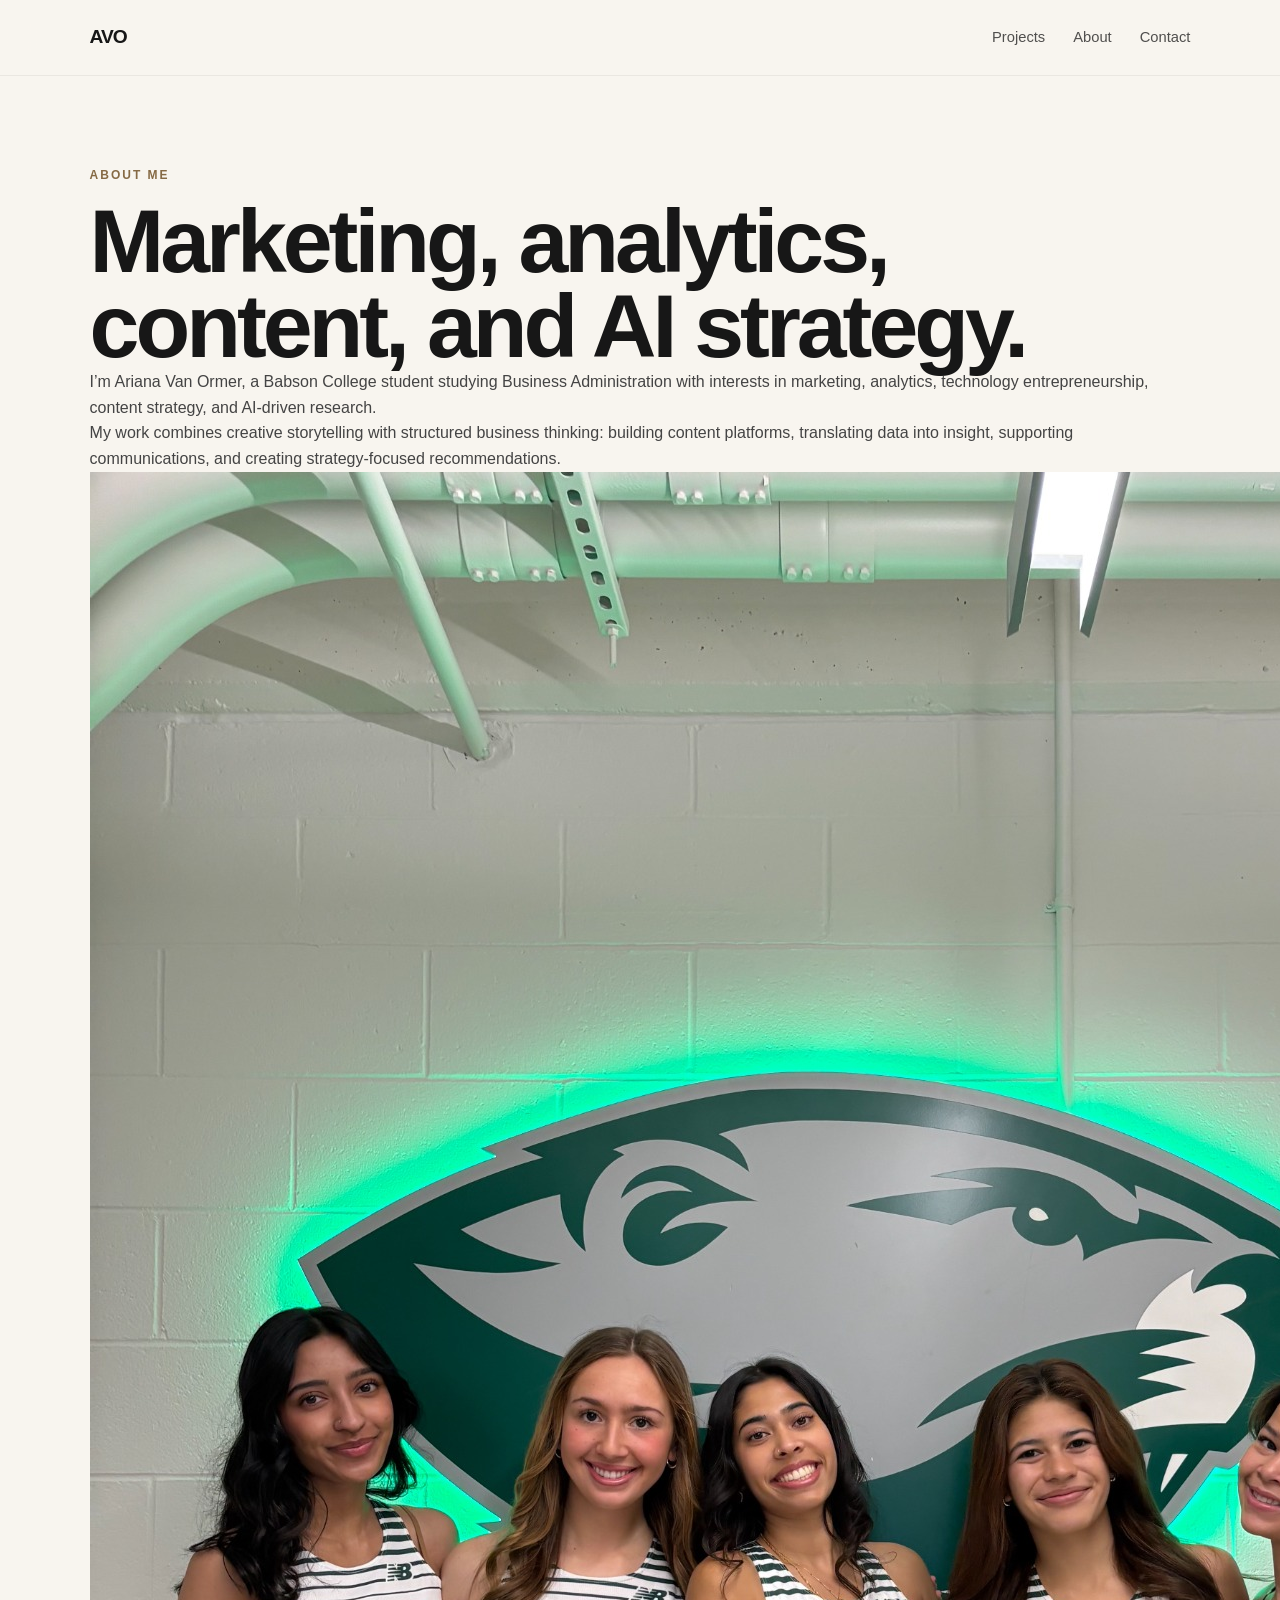
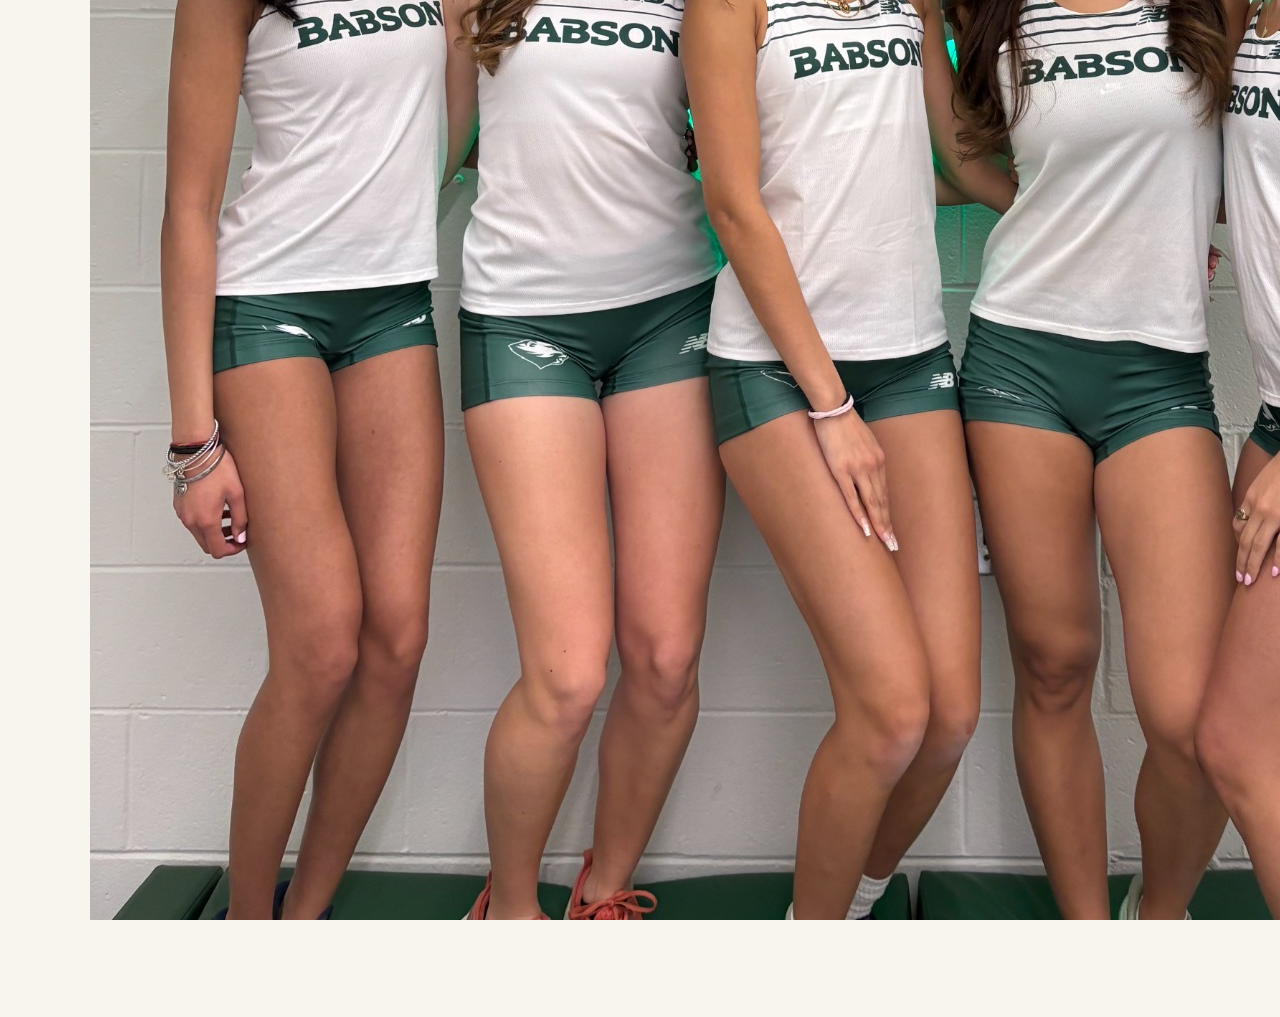
==== about.html @ b88ea1ae "update" ====
<!DOCTYPE html>
<html lang="en">
<head>
  <meta charset="UTF-8" />
  <title>About | Ariana Van Ormer</title>
  <link rel="stylesheet" href="css/style.css" />
</head>
<body>
  <nav class="nav">
    <a href="index.html" class="logo">AVO</a>
    <div class="nav-links">
      <a href="projects.html">Projects</a>
      <a href="about.html">About</a>
      <a href="contact.html">Contact</a>
    </div>
  </nav>

  <section class="hero">
    <div>
      <p class="eyebrow">About Me</p>
      <h1>Marketing, analytics, content, and AI strategy.</h1>
      <p class="hero-subtext">
        I’m Ariana Van Ormer, a Babson College student studying Business Administration with interests in
        marketing, analytics, technology entrepreneurship, content strategy, and AI-driven research.
      </p>
      <p>
        My work combines creative storytelling with structured business thinking: building content platforms,
        translating data into insight, supporting communications, and creating strategy-focused recommendations.
      </p>
    </div>

    <div class="hero-media">
      <img src="assets/images/about-me/athlete.jpg" alt="Ariana Van Ormer" />
    </div>
  </section>
</body>
</html>
---- css/style.css ----
* {
  margin: 0;
  padding: 0;
  box-sizing: border-box;
}

body {
  font-family: Inter, Arial, sans-serif;
  background: #f8f5ef;
  color: #171717;
  line-height: 1.6;
}

a {
  color: inherit;
  text-decoration: none;
}

.nav {
  position: sticky;
  top: 0;
  z-index: 100;
  padding: 22px 7%;
  display: flex;
  justify-content: space-between;
  align-items: center;
  background: rgba(248, 245, 239, 0.85);
  backdrop-filter: blur(18px);
  border-bottom: 1px solid rgba(0,0,0,0.06);
}

.logo {
  font-weight: 800;
  letter-spacing: -1px;
  font-size: 1.2rem;
}

.nav-links {
  display: flex;
  gap: 28px;
}

.nav-links a {
  font-size: 0.92rem;
  opacity: 0.75;
  transition: 0.3s;
}

.nav-links a:hover {
  opacity: 1;
}

section {
  padding: 90px 7%;
}

.eyebrow {
  text-transform: uppercase;
  letter-spacing: 2px;
  font-size: 0.75rem;
  color: #866a45;
  font-weight: 700;
  margin-bottom: 14px;
}

h1 {
  font-size: clamp(3rem, 7vw, 6.7rem);
  line-height: 0.95;
  letter-spacing: -4px;
}

h2 {
  font-size: clamp(2.2rem, 5vw, 4.5rem);
  line-height: 1;
  letter-spacing: -2px;
  margin-bottom: 20px;
}

h3 {
  font-size: 1.6rem;
  line-height: 1.1;
  margin-bottom: 12px;
}

p {
  color: #444;
}

.btn {
  display: inline-block;
  padding: 14px 22px;
  border-radius: 999px;
  font-weight: 700;
  margin-right: 12px;
  transition: 0.3s;
}

.primary {
  background: #171717;
  color: white;
}

.secondary {
  border: 1px solid #171717;
}

.btn:hover {
  transform: translateY(-3px);
}

.youtube-frame,
.video-box {
  margin-top: 35px;
  width: 100%;
  aspect-ratio: 16 / 9;
  border-radius: 28px;
  overflow: hidden;
  box-shadow: 0 30px 80px rgba(0,0,0,0.18);
  background: #111;
}

.youtube-frame iframe,
.video-box video {
  width: 100%;
  height: 100%;
}

.project-grid {
  display: grid;
  grid-template-columns: repeat(auto-fit, minmax(280px, 1fr));
  gap: 24px;
}

.project-card {
  background: white;
  padding: 34px;
  border-radius: 28px;
  min-height: 270px;
  display: flex;
  flex-direction: column;
  justify-content: space-between;
  transition: 0.35s;
  border: 1px solid rgba(0,0,0,0.05);
}

.project-card:hover {
  transform: translateY(-8px);
  box-shadow: 0 30px 60px rgba(0,0,0,0.12);
}

.project-card span {
  color: #9b7d52;
  font-weight: 800;
}

.page-header {
  padding-top: 120px;
  max-width: 1000px;
}

.case-section {
  max-width: 1100px;
  margin: auto;
}

.visual-grid {
  display: grid;
  grid-template-columns: repeat(auto-fit, minmax(260px, 1fr));
  gap: 22px;
  margin-top: 35px;
}

.visual-grid img {
  width: 100%;
  border-radius: 24px;
  box-shadow: 0 18px 45px rgba(0,0,0,0.12);
}

.insight-card {
  background: #171717;
  color: white;
  padding: 36px;
  border-radius: 28px;
  margin-top: 35px;
}

.insight-card p {
  color: #e7e7e7;
}

@media (max-width: 760px) {
  .nav-links {
    gap: 14px;
  }

  section {
    padding: 65px 6%;
  }
}
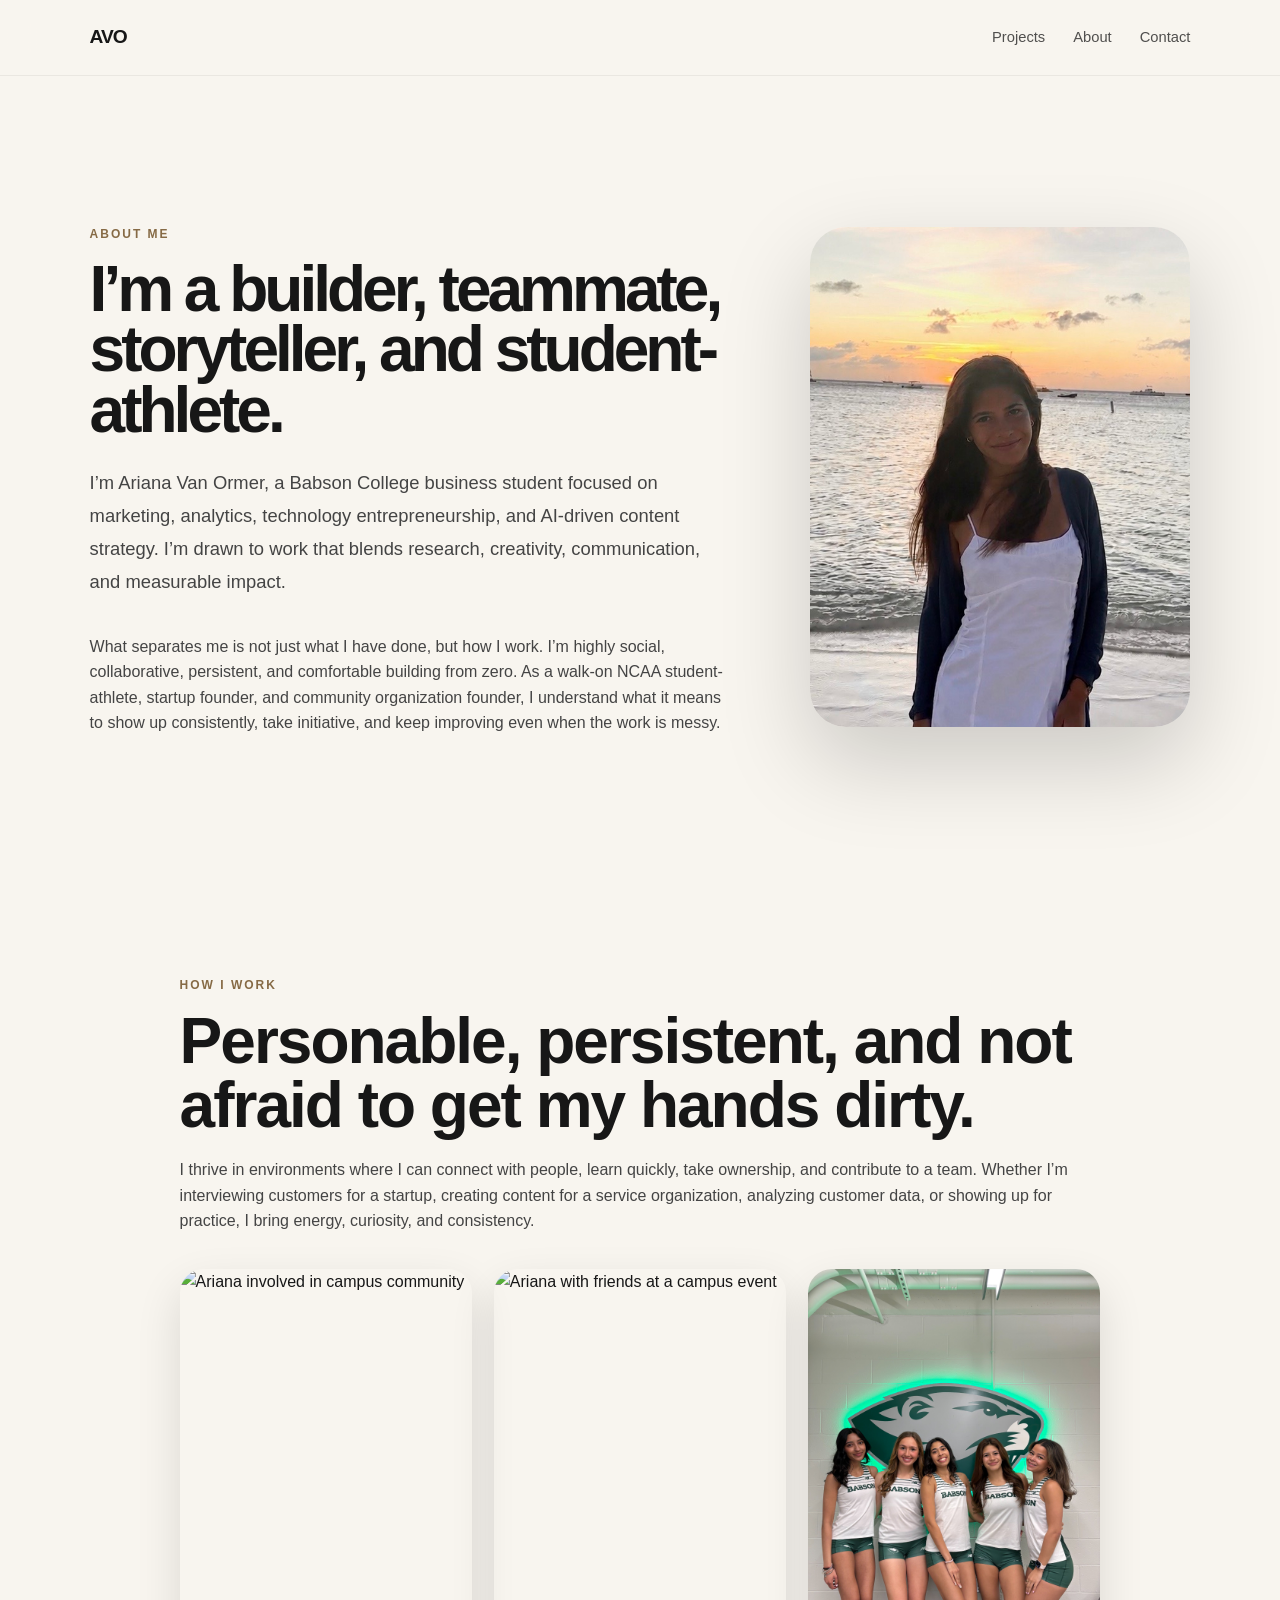
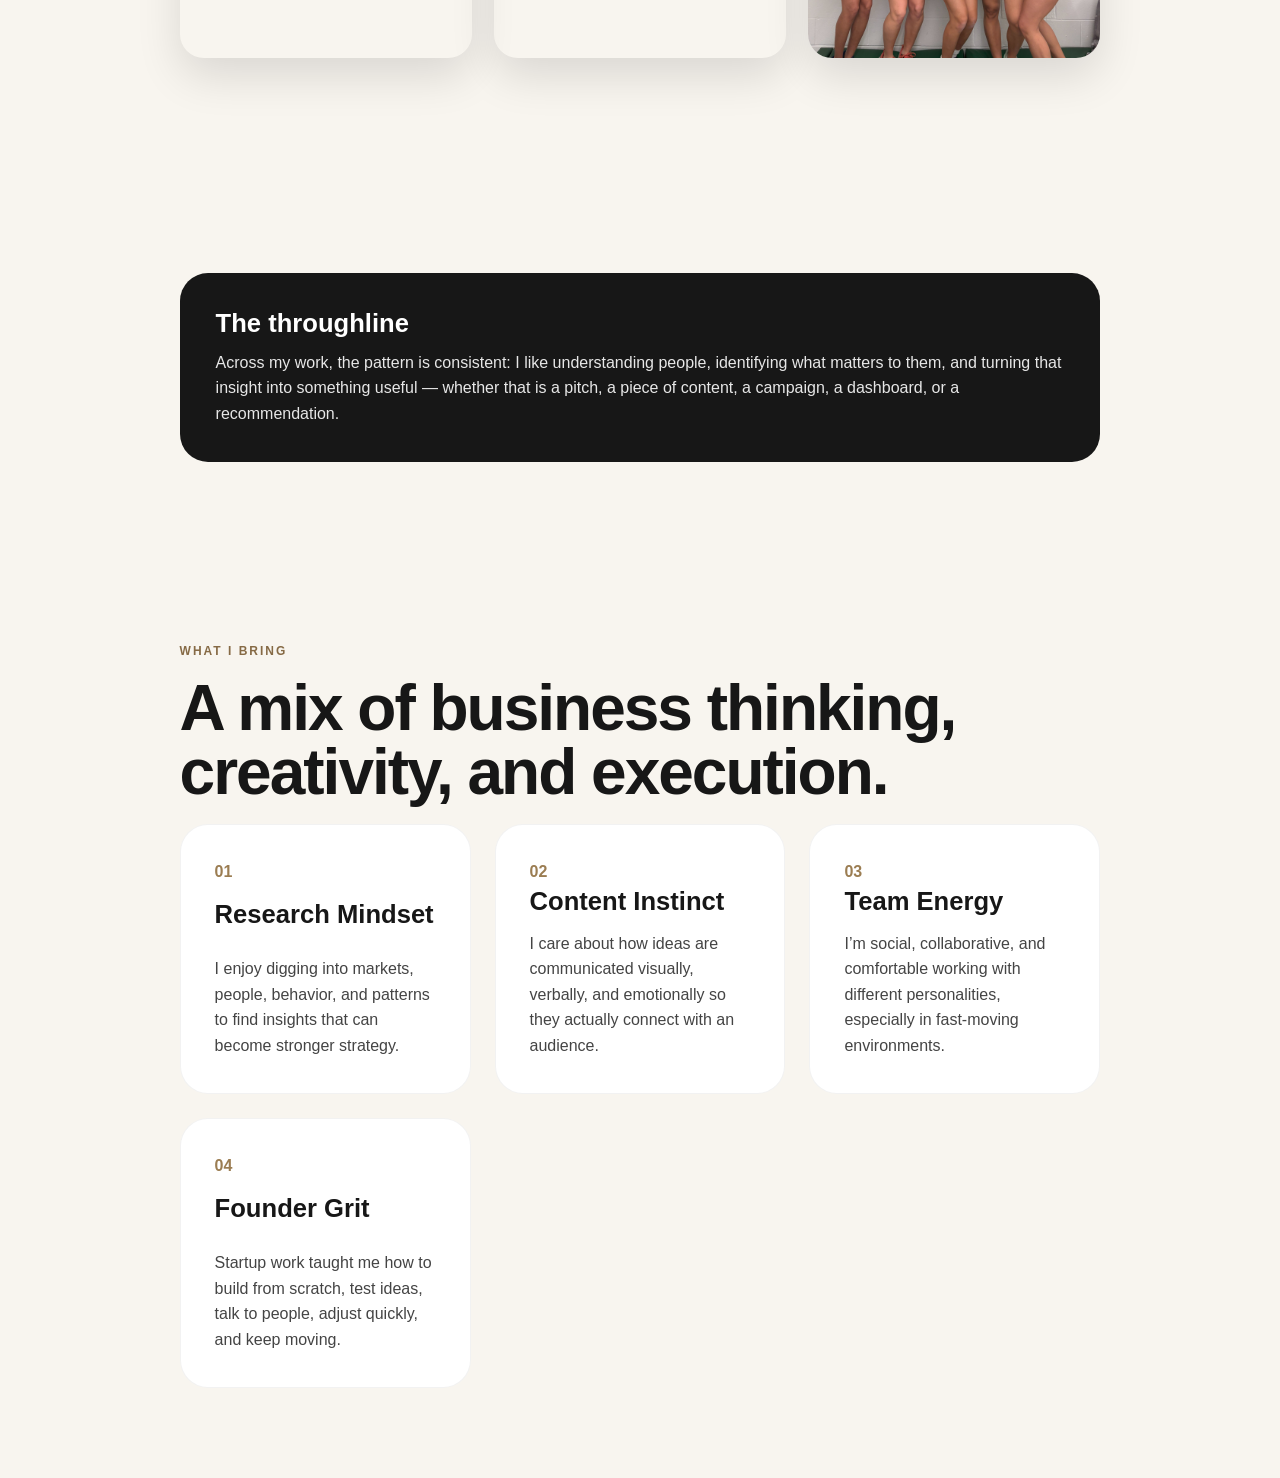
==== commit c9aeb306: "updates" ====
--- a/about.html
+++ b/about.html
@@ -2,12 +2,22 @@
 <html lang="en">
 <head>
   <meta charset="UTF-8" />
+  <meta name="viewport" content="width=device-width, initial-scale=1.0" />
+
   <title>About | Ariana Van Ormer</title>
+
   <link rel="stylesheet" href="css/style.css" />
+  <link rel="stylesheet" href="css/homepage.css" />
+  <link rel="stylesheet" href="css/animations.css" />
 </head>
+
 <body>
+
+  <div class="cursor-glow"></div>
+
   <nav class="nav">
     <a href="index.html" class="logo">AVO</a>
+
     <div class="nav-links">
       <a href="projects.html">Projects</a>
       <a href="about.html">About</a>
@@ -16,22 +26,148 @@
   </nav>
 
   <section class="hero">
-    <div>
-      <p class="eyebrow">About Me</p>
-      <h1>Marketing, analytics, content, and AI strategy.</h1>
+
+    <div class="hero-text fade-up">
+
+      <p class="eyebrow">
+        About Me
+      </p>
+
+      <h1>
+        I’m a builder, teammate, storyteller, and student-athlete.
+      </h1>
+
       <p class="hero-subtext">
-        I’m Ariana Van Ormer, a Babson College student studying Business Administration with interests in
-        marketing, analytics, technology entrepreneurship, content strategy, and AI-driven research.
+        I’m Ariana Van Ormer, a Babson College business student focused on marketing,
+        analytics, technology entrepreneurship, and AI-driven content strategy.
+        I’m drawn to work that blends research, creativity, communication, and measurable impact.
       </p>
+
       <p>
-        My work combines creative storytelling with structured business thinking: building content platforms,
-        translating data into insight, supporting communications, and creating strategy-focused recommendations.
+        What separates me is not just what I have done, but how I work. I’m highly social,
+        collaborative, persistent, and comfortable building from zero. As a walk-on NCAA
+        student-athlete, startup founder, and community organization founder, I understand what
+        it means to show up consistently, take initiative, and keep improving even when the work
+        is messy.
       </p>
+
     </div>
 
-    <div class="hero-media">
-      <img src="assets/images/about-me/athlete.jpg" alt="Ariana Van Ormer" />
+    <div class="hero-media fade-up delay">
+      <img
+        src="assets/images/about-me/headshot.jpg"
+        alt="Ariana Van Ormer professional photo" />
     </div>
+
   </section>
+
+  <section class="case-section reveal">
+
+    <p class="eyebrow">
+      How I Work
+    </p>
+
+    <h2>
+      Personable, persistent, and not afraid to get my hands dirty.
+    </h2>
+
+    <p>
+      I thrive in environments where I can connect with people, learn quickly, take ownership,
+      and contribute to a team. Whether I’m interviewing customers for a startup, creating content
+      for a service organization, analyzing customer data, or showing up for practice, I bring
+      energy, curiosity, and consistency.
+    </p>
+
+    <div class="visual-grid">
+      <img
+        src="assets/images/about-me/campus-community.jpg"
+        alt="Ariana involved in campus community" />
+
+      <img
+        src="assets/images/about-me/friends-event.jpg"
+        alt="Ariana with friends at a campus event" />
+
+      <img
+        src="assets/images/about-me/athlete.jpg"
+        alt="Ariana as a student athlete" />
+    </div>
+
+  </section>
+
+  <section class="case-section reveal">
+
+    <div class="insight-card">
+
+      <h3>
+        The throughline
+      </h3>
+
+      <p>
+        Across my work, the pattern is consistent: I like understanding people, identifying what
+        matters to them, and turning that insight into something useful — whether that is a pitch,
+        a piece of content, a campaign, a dashboard, or a recommendation.
+      </p>
+
+    </div>
+
+  </section>
+
+  <section class="case-section reveal">
+
+    <p class="eyebrow">
+      What I Bring
+    </p>
+
+    <h2>
+      A mix of business thinking, creativity, and execution.
+    </h2>
+
+    <div class="project-grid">
+
+      <div class="project-card">
+        <span>01</span>
+        <h3>Research Mindset</h3>
+        <p>
+          I enjoy digging into markets, people, behavior, and patterns to find insights that can
+          become stronger strategy.
+        </p>
+      </div>
+
+      <div class="project-card">
+        <span>02</span>
+        <h3>Content Instinct</h3>
+        <p>
+          I care about how ideas are communicated visually, verbally, and emotionally so they
+          actually connect with an audience.
+        </p>
+      </div>
+
+      <div class="project-card">
+        <span>03</span>
+        <h3>Team Energy</h3>
+        <p>
+          I’m social, collaborative, and comfortable working with different personalities,
+          especially in fast-moving environments.
+        </p>
+      </div>
+
+      <div class="project-card">
+        <span>04</span>
+        <h3>Founder Grit</h3>
+        <p>
+          Startup work taught me how to build from scratch, test ideas, talk to people,
+          adjust quickly, and keep moving.
+        </p>
+      </div>
+
+    </div>
+
+  </section>
+
+  <script src="js/main.js"></script>
+  <script src="js/navigation.js"></script>
+  <script src="js/animations.js"></script>
+  <script src="js/charts.js"></script>
+
 </body>
 </html>
--- a/css/style.css
+++ b/css/style.css
@@ -64,9 +64,10 @@
 }
 
 h1 {
-  font-size: clamp(3rem, 7vw, 6.7rem);
+  font-size: clamp(3rem, 5vw, 5.5rem);
   line-height: 0.95;
   letter-spacing: -4px;
+  max-width: 700px;
 }
 
 h2 {
--- a/css/homepage.css
+++ b/css/homepage.css
@@ -0,0 +1,112 @@
+.hero {
+display: flex;
+justify-content: space-between;
+align-items: center;
+gap: 80px;
+
+max-width: 1400px;
+margin: 0 auto;
+
+min-height: 90vh;
+}
+
+.hero-text {
+flex: 1;
+max-width: 700px;
+}
+
+.hero-media {
+flex-shrink: 0;
+}
+
+.hero-media img {
+width: 380px;
+height: 500px;
+
+object-fit: cover;
+object-position: center;
+
+border-radius: 36px;
+
+box-shadow: 0 35px 90px rgba(0,0,0,0.18);
+
+transition: all 0.4s ease;
+}
+
+.hero-media img:hover {
+transform: translateY(-8px);
+box-shadow: 0 45px 120px rgba(0,0,0,0.22);
+}
+
+.hero-subtext {
+font-size: 1.15rem;
+line-height: 1.8;
+
+max-width: 620px;
+
+margin-top: 25px;
+margin-bottom: 35px;
+}
+
+.hero-buttons {
+display: flex;
+gap: 15px;
+margin-bottom: 45px;
+}
+
+.hero-stats {
+display: flex;
+gap: 40px;
+flex-wrap: wrap;
+}
+
+.hero-stats h3 {
+font-size: 2rem;
+margin-bottom: 5px;
+}
+
+.hero-stats p {
+font-size: 0.9rem;
+max-width: 140px;
+}
+
+.video-feature {
+background: #171717;
+color: white;
+}
+
+.video-feature p {
+color: #ddd;
+max-width: 750px;
+}
+
+.video-feature h2 {
+color: white;
+}
+
+@media (max-width: 1000px) {
+
+.hero {
+flex-direction: column;
+text-align: center;
+gap: 50px;
+}
+
+.hero-text {
+max-width: 100%;
+}
+
+.hero-buttons {
+justify-content: center;
+}
+
+.hero-stats {
+justify-content: center;
+}
+
+.hero-media img {
+width: 320px;
+height: 420px;
+}
+
+}
--- a/css/animations.css
+++ b/css/animations.css
@@ -0,0 +1,41 @@
+.fade-up {
+  opacity: 0;
+  transform: translateY(30px);
+  animation: fadeUp 0.9s ease forwards;
+}
+
+.delay {
+  animation-delay: 0.25s;
+}
+
+@keyframes fadeUp {
+  to {
+    opacity: 1;
+    transform: translateY(0);
+  }
+}
+
+.reveal {
+  opacity: 0;
+  transform: translateY(50px);
+  transition: all 1s ease;
+}
+
+.reveal-left {
+  opacity: 0;
+  transform: translateX(-60px);
+  transition: all 1s ease;
+}
+
+.reveal-right {
+  opacity: 0;
+  transform: translateX(60px);
+  transition: all 1s ease;
+}
+
+.show,
+.show.reveal-left,
+.show.reveal-right {
+  opacity: 1;
+  transform: translate(0);
+}
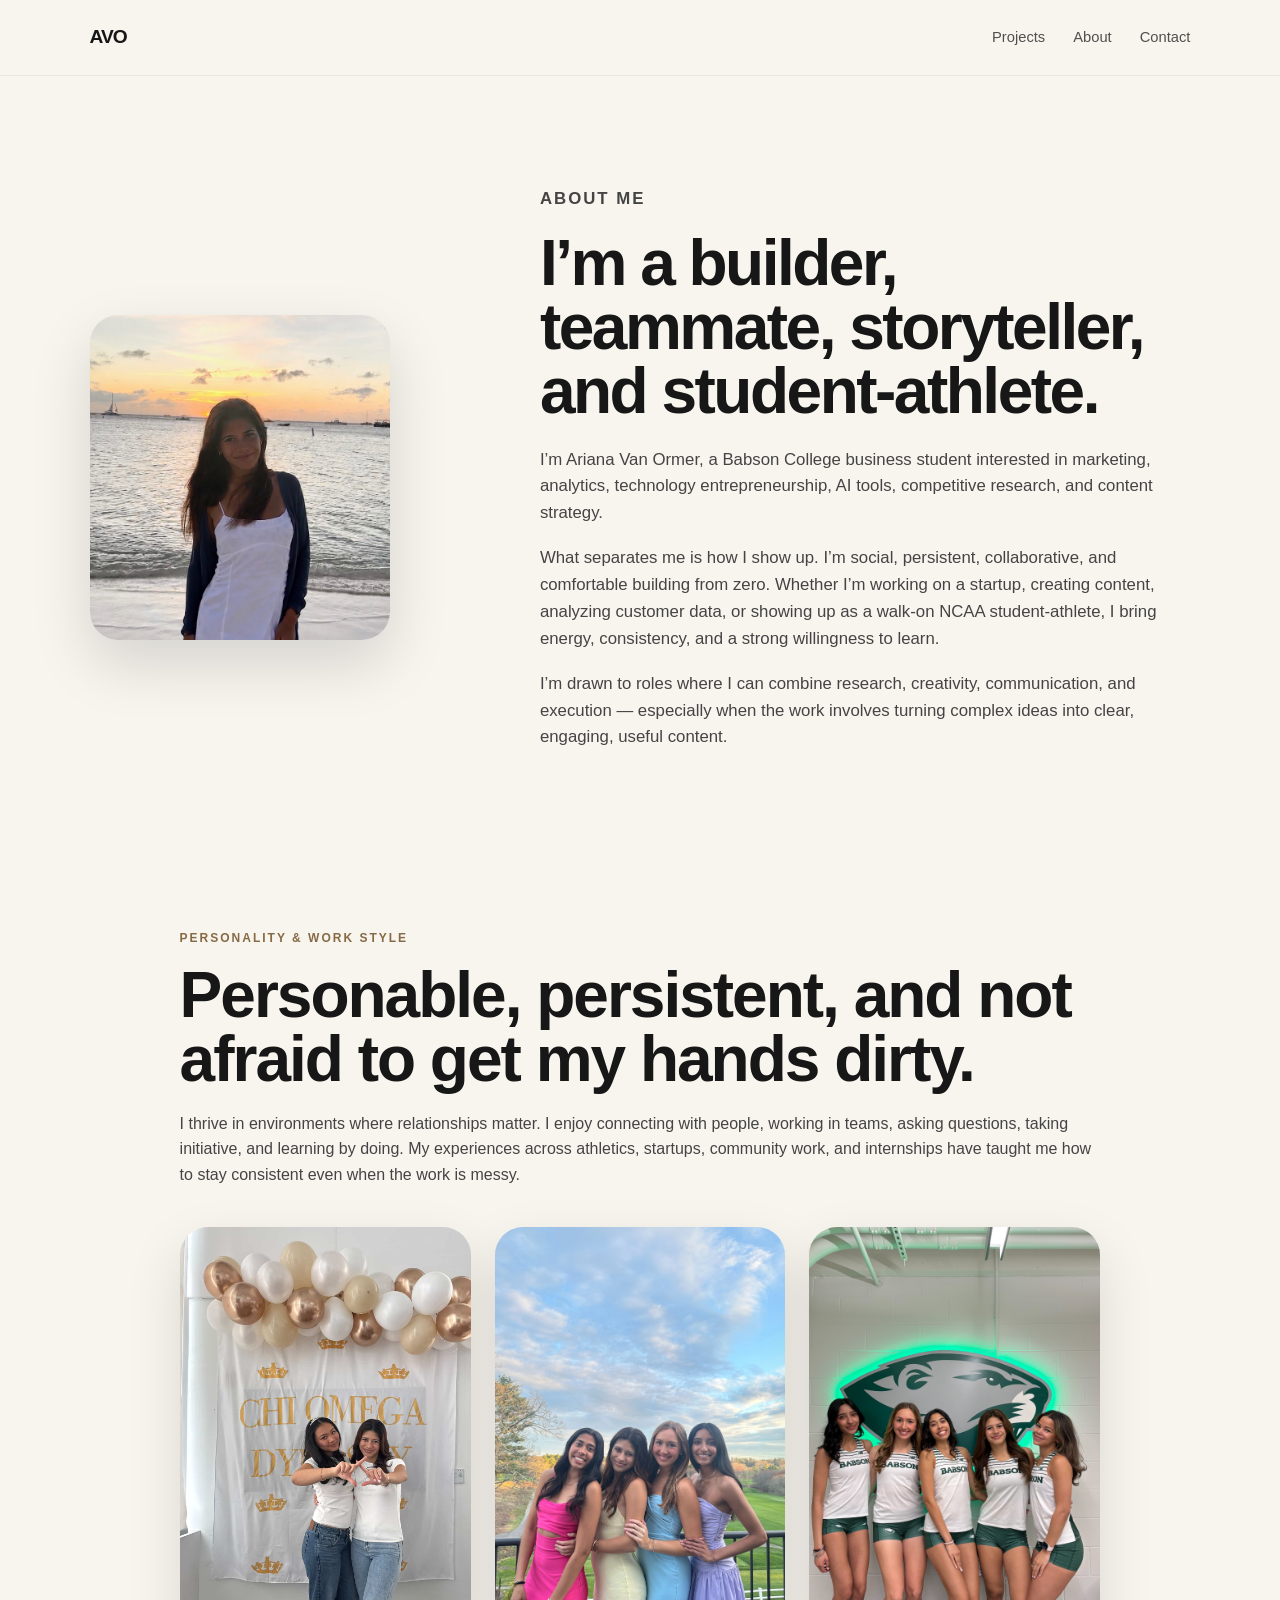
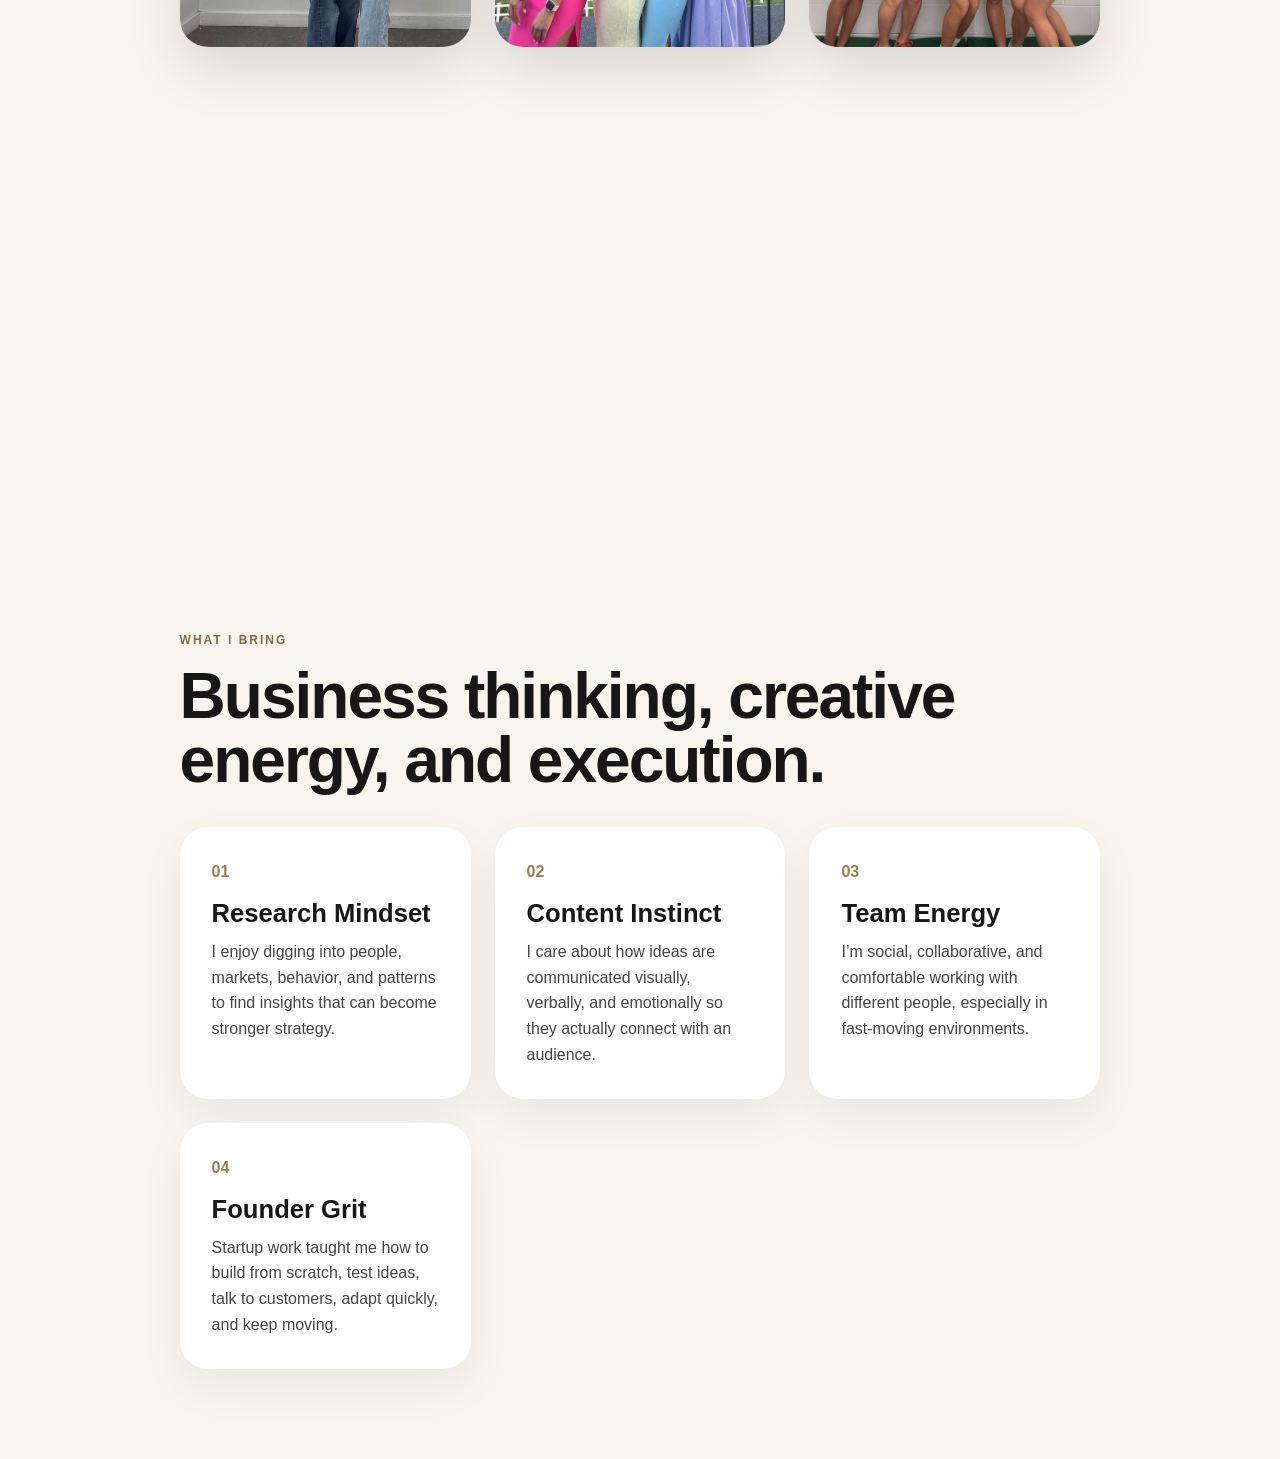
==== commit 41c7cad7: "updates" ====
--- a/about.html
+++ b/about.html
@@ -9,11 +9,95 @@
   <link rel="stylesheet" href="css/style.css" />
   <link rel="stylesheet" href="css/homepage.css" />
   <link rel="stylesheet" href="css/animations.css" />
+
+  <style>
+    .about-hero {
+      padding: 110px 7% 70px;
+      display: grid;
+      grid-template-columns: 0.75fr 1.25fr;
+      gap: 60px;
+      align-items: center;
+    }
+
+    .about-photo img {
+      width: 100%;
+      max-width: 300px;
+      height: auto;
+      display: block;
+      border-radius: 28px;
+      box-shadow: 0 24px 60px rgba(0,0,0,0.14);
+    }
+
+    .about-text {
+      max-width: 850px;
+    }
+
+    .about-text h1 {
+      font-size: clamp(2.5rem, 5vw, 5rem);
+      line-height: 1;
+      letter-spacing: -2.5px;
+      margin-bottom: 24px;
+    }
+
+    .about-text p {
+      font-size: 1.05rem;
+      margin-bottom: 18px;
+      color: #444;
+    }
+
+    .about-gallery {
+      display: grid;
+      grid-template-columns: repeat(3, 1fr);
+      gap: 24px;
+      margin-top: 40px;
+    }
+
+    .about-gallery img {
+      width: 100%;
+      height: 420px;
+      object-fit: cover;
+      border-radius: 28px;
+      box-shadow: 0 22px 55px rgba(0,0,0,0.12);
+    }
+
+    .about-card-grid {
+      display: grid;
+      grid-template-columns: repeat(auto-fit, minmax(240px, 1fr));
+      gap: 24px;
+      margin-top: 35px;
+    }
+
+    .about-card {
+      background: white;
+      border-radius: 28px;
+      padding: 32px;
+      box-shadow: 0 18px 45px rgba(0,0,0,0.06);
+    }
+
+    .about-card span {
+      color: #9b7d52;
+      font-weight: 800;
+      display: block;
+      margin-bottom: 14px;
+    }
+
+    @media (max-width: 900px) {
+      .about-hero {
+        grid-template-columns: 1fr;
+      }
+
+      .about-gallery {
+        grid-template-columns: 1fr;
+      }
+
+      .about-gallery img {
+        height: auto;
+      }
+    }
+  </style>
 </head>
 
 <body>
-
-  <div class="cursor-glow"></div>
 
   <nav class="nav">
     <a href="index.html" class="logo">AVO</a>
@@ -25,9 +109,15 @@
     </div>
   </nav>
 
-  <section class="hero">
-
-    <div class="hero-text fade-up">
+  <section class="about-hero">
+
+    <div class="about-photo">
+      <img
+        src="assets/images/about-me/headshot.jpg"
+        alt="Ariana Van Ormer headshot" />
+    </div>
+
+    <div class="about-text">
 
       <p class="eyebrow">
         About Me
@@ -37,26 +127,23 @@
         I’m a builder, teammate, storyteller, and student-athlete.
       </h1>
 
-      <p class="hero-subtext">
-        I’m Ariana Van Ormer, a Babson College business student focused on marketing,
-        analytics, technology entrepreneurship, and AI-driven content strategy.
-        I’m drawn to work that blends research, creativity, communication, and measurable impact.
-      </p>
-
-      <p>
-        What separates me is not just what I have done, but how I work. I’m highly social,
-        collaborative, persistent, and comfortable building from zero. As a walk-on NCAA
-        student-athlete, startup founder, and community organization founder, I understand what
-        it means to show up consistently, take initiative, and keep improving even when the work
-        is messy.
-      </p>
-
-    </div>
-
-    <div class="hero-media fade-up delay">
-      <img
-        src="assets/images/about-me/headshot.jpg"
-        alt="Ariana Van Ormer professional photo" />
+      <p>
+        I’m Ariana Van Ormer, a Babson College business student interested in marketing,
+        analytics, technology entrepreneurship, AI tools, competitive research, and content strategy.
+      </p>
+
+      <p>
+        What separates me is how I show up. I’m social, persistent, collaborative, and comfortable
+        building from zero. Whether I’m working on a startup, creating content, analyzing customer data,
+        or showing up as a walk-on NCAA student-athlete, I bring energy, consistency, and a strong
+        willingness to learn.
+      </p>
+
+      <p>
+        I’m drawn to roles where I can combine research, creativity, communication, and execution —
+        especially when the work involves turning complex ideas into clear, engaging, useful content.
+      </p>
+
     </div>
 
   </section>
@@ -64,7 +151,7 @@
   <section class="case-section reveal">
 
     <p class="eyebrow">
-      How I Work
+      Personality & Work Style
     </p>
 
     <h2>
@@ -72,24 +159,25 @@
     </h2>
 
     <p>
-      I thrive in environments where I can connect with people, learn quickly, take ownership,
-      and contribute to a team. Whether I’m interviewing customers for a startup, creating content
-      for a service organization, analyzing customer data, or showing up for practice, I bring
-      energy, curiosity, and consistency.
+      I thrive in environments where relationships matter. I enjoy connecting with people, working in teams,
+      asking questions, taking initiative, and learning by doing. My experiences across athletics, startups,
+      community work, and internships have taught me how to stay consistent even when the work is messy.
     </p>
 
-    <div class="visual-grid">
-      <img
-        src="assets/images/about-me/campus-community.jpg"
+    <div class="about-gallery">
+
+      <img
+        src="assets/images/about-me/campus-community.JPG"
         alt="Ariana involved in campus community" />
 
       <img
-        src="assets/images/about-me/friends-event.jpg"
+        src="assets/images/about-me/friends-event.JPG"
         alt="Ariana with friends at a campus event" />
 
       <img
         src="assets/images/about-me/athlete.jpg"
         alt="Ariana as a student athlete" />
+
     </div>
 
   </section>
@@ -103,9 +191,9 @@
       </h3>
 
       <p>
-        Across my work, the pattern is consistent: I like understanding people, identifying what
-        matters to them, and turning that insight into something useful — whether that is a pitch,
-        a piece of content, a campaign, a dashboard, or a recommendation.
+        Across everything I’ve done, the pattern is the same: I like understanding people,
+        identifying what matters to them, and turning that insight into something useful —
+        whether that is a pitch, campaign, video, dashboard, startup idea, or strategic recommendation.
       </p>
 
     </div>
@@ -119,21 +207,21 @@
     </p>
 
     <h2>
-      A mix of business thinking, creativity, and execution.
+      Business thinking, creative energy, and execution.
     </h2>
 
-    <div class="project-grid">
-
-      <div class="project-card">
+    <div class="about-card-grid">
+
+      <div class="about-card">
         <span>01</span>
         <h3>Research Mindset</h3>
         <p>
-          I enjoy digging into markets, people, behavior, and patterns to find insights that can
+          I enjoy digging into people, markets, behavior, and patterns to find insights that can
           become stronger strategy.
         </p>
       </div>
 
-      <div class="project-card">
+      <div class="about-card">
         <span>02</span>
         <h3>Content Instinct</h3>
         <p>
@@ -142,21 +230,21 @@
         </p>
       </div>
 
-      <div class="project-card">
+      <div class="about-card">
         <span>03</span>
         <h3>Team Energy</h3>
         <p>
-          I’m social, collaborative, and comfortable working with different personalities,
-          especially in fast-moving environments.
-        </p>
-      </div>
-
-      <div class="project-card">
+          I’m social, collaborative, and comfortable working with different people, especially
+          in fast-moving environments.
+        </p>
+      </div>
+
+      <div class="about-card">
         <span>04</span>
         <h3>Founder Grit</h3>
         <p>
-          Startup work taught me how to build from scratch, test ideas, talk to people,
-          adjust quickly, and keep moving.
+          Startup work taught me how to build from scratch, test ideas, talk to customers,
+          adapt quickly, and keep moving.
         </p>
       </div>
 
--- a/css/homepage.css
+++ b/css/homepage.css
@@ -1,112 +1,120 @@
-.hero {
-display: flex;
-justify-content: space-between;
-align-items: center;
-gap: 80px;
-
-max-width: 1400px;
-margin: 0 auto;
-
-min-height: 90vh;
+.home-page {
+  width: 100%;
 }
 
-.hero-text {
-flex: 1;
-max-width: 700px;
+.clean-hero {
+  min-height: 78vh;
+  padding: 90px 7% 70px;
+  display: grid;
+  grid-template-columns: 1.1fr 0.9fr;
+  gap: 60px;
+  align-items: center;
 }
 
-.hero-media {
-flex-shrink: 0;
+.clean-hero-text {
+  max-width: 720px;
 }
 
-.hero-media img {
-width: 380px;
-height: 500px;
-
-object-fit: cover;
-object-position: center;
-
-border-radius: 36px;
-
-box-shadow: 0 35px 90px rgba(0,0,0,0.18);
-
-transition: all 0.4s ease;
+.clean-hero-text h1 {
+  font-size: clamp(2.7rem, 5vw, 5.2rem);
+  line-height: 1;
+  letter-spacing: -2.5px;
+  margin-bottom: 24px;
 }
 
-.hero-media img:hover {
-transform: translateY(-8px);
-box-shadow: 0 45px 120px rgba(0,0,0,0.22);
+.clean-subtext {
+  font-size: 1.08rem;
+  max-width: 620px;
+  margin-bottom: 28px;
+  color: #444;
 }
 
-.hero-subtext {
-font-size: 1.15rem;
-line-height: 1.8;
-
-max-width: 620px;
-
-margin-top: 25px;
-margin-bottom: 35px;
+.clean-hero-photo {
+  display: flex;
+  justify-content: center;
+  align-items: center;
 }
 
-.hero-buttons {
-display: flex;
-gap: 15px;
-margin-bottom: 45px;
+.clean-hero-photo img {
+  width: 100%;
+  max-width: 380px;
+  height: 500px;
+  object-fit: cover;
+  object-position: center;
+  border-radius: 32px;
+  box-shadow: 0 28px 70px rgba(0,0,0,0.18);
 }
 
-.hero-stats {
-display: flex;
-gap: 40px;
-flex-wrap: wrap;
+.clean-stats {
+  display: flex;
+  gap: 34px;
+  margin-top: 38px;
+  flex-wrap: wrap;
 }
 
-.hero-stats h3 {
-font-size: 2rem;
-margin-bottom: 5px;
+.clean-stats h3 {
+  font-size: 1.8rem;
+  margin-bottom: 3px;
 }
 
-.hero-stats p {
-font-size: 0.9rem;
-max-width: 140px;
+.clean-stats p {
+  max-width: 135px;
+  font-size: 0.82rem;
+  line-height: 1.35;
 }
 
 .video-feature {
-background: #171717;
-color: white;
+  background: #171717;
+  color: white;
+  padding: 90px 7%;
+}
+
+.video-feature h2 {
+  color: white;
+  font-size: clamp(2.2rem, 4vw, 4rem);
 }
 
 .video-feature p {
-color: #ddd;
-max-width: 750px;
+  max-width: 720px;
+  color: #ddd;
 }
 
-.video-feature h2 {
-color: white;
+.home-section {
+  padding: 90px 7% 30px;
 }
 
-@media (max-width: 1000px) {
-
-.hero {
-flex-direction: column;
-text-align: center;
-gap: 50px;
+.home-section h2 {
+  font-size: clamp(2.2rem, 4vw, 4rem);
 }
 
-.hero-text {
-max-width: 100%;
+.section-intro {
+  max-width: 720px;
 }
 
-.hero-buttons {
-justify-content: center;
+@media (max-width: 900px) {
+  .clean-hero {
+    grid-template-columns: 1fr;
+    padding-top: 70px;
+  }
+
+  .clean-hero-photo {
+    justify-content: flex-start;
+  }
+
+  .clean-hero-photo img {
+    max-width: 320px;
+    height: 420px;
+  }
 }
 
-.hero-stats {
-justify-content: center;
-}
+@media (max-width: 600px) {
+  .clean-hero-text h1 {
+    font-size: 2.6rem;
+    letter-spacing: -1.5px;
+  }
 
-.hero-media img {
-width: 320px;
-height: 420px;
-}
-
-}
+  .clean-hero-photo img {
+    max-width: 100%;
+    height: 390px;
+  }
+}
